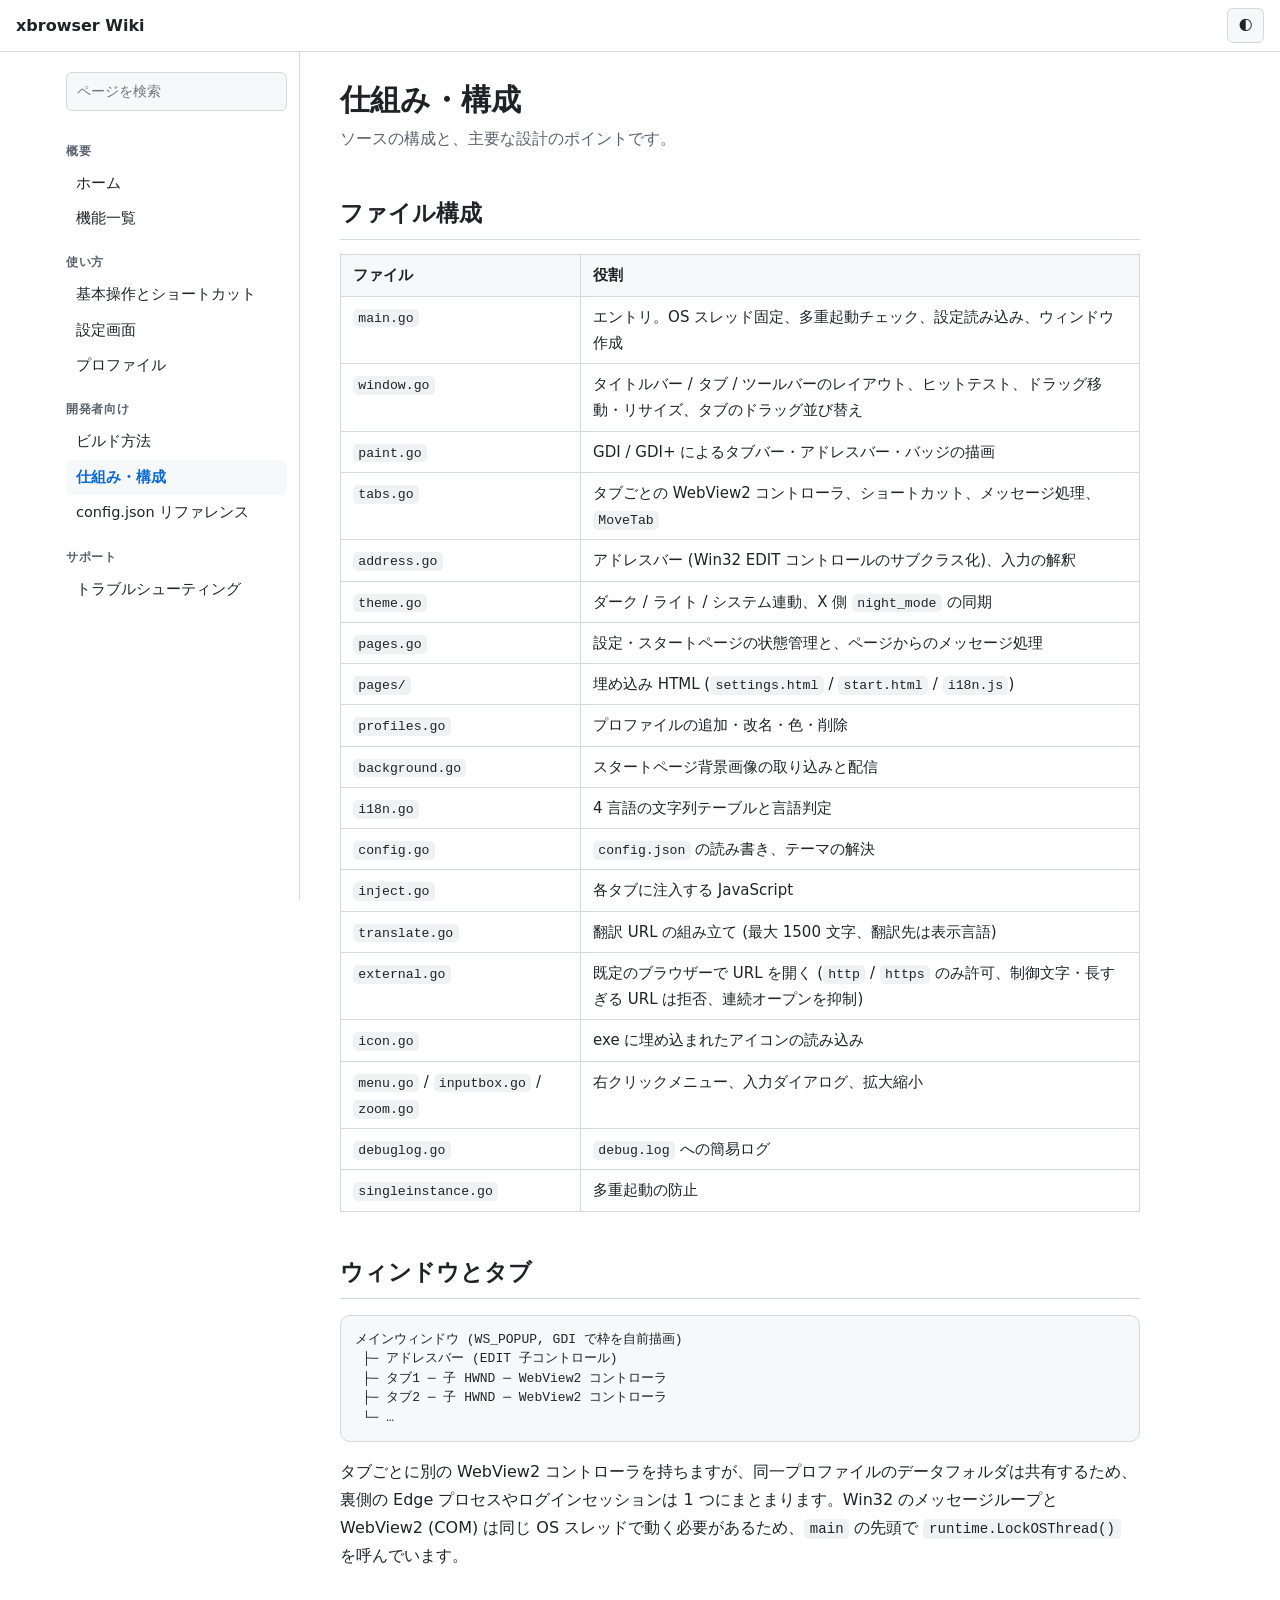
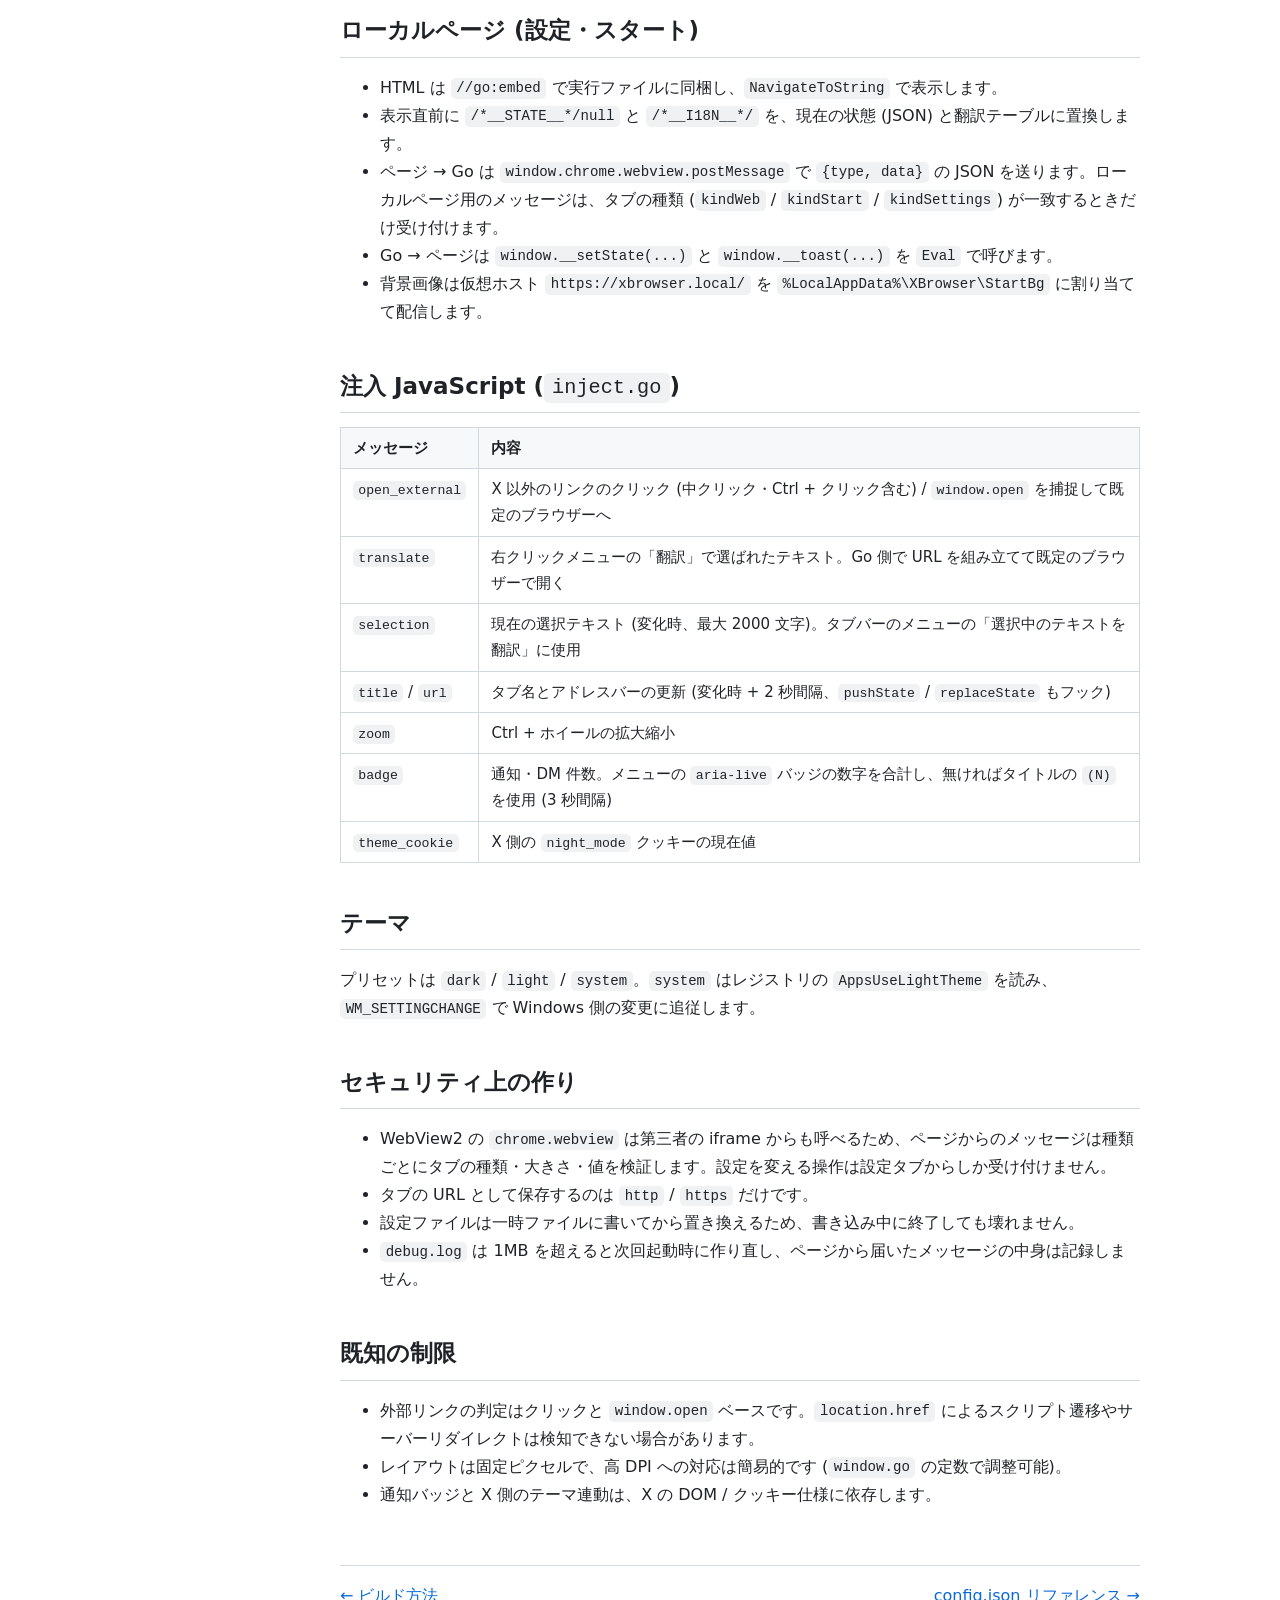
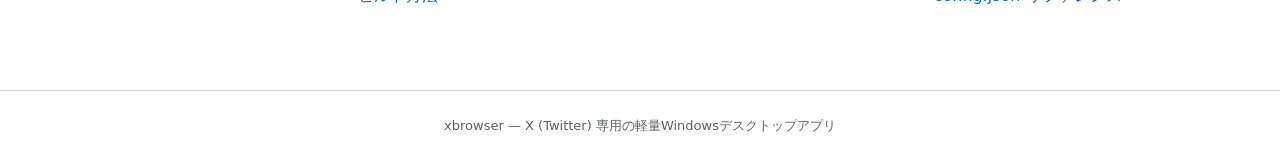
==== docs/architecture.html @ baf80e15 "Pages側に変更を適用" ====
<!DOCTYPE html>
<html lang="ja">
<head>
<meta charset="utf-8">
<meta name="viewport" content="width=device-width,initial-scale=1">
<title>仕組み・構成 - xbrowser Wiki</title>
<link rel="stylesheet" href="style.css">
</head>
<body>
<div class="layout">
<nav id="nav"></nav>
<main><article>
<h1>仕組み・構成</h1>
<p class="lead">ソースの構成と、主要な設計のポイントです。</p>
<h2>ファイル構成</h2>
<table>
<tr><th>ファイル</th><th>役割</th></tr>
<tr><td><code>main.go</code></td><td>エントリ。OS スレッド固定、多重起動チェック、設定読み込み、ウィンドウ作成</td></tr>
<tr><td><code>window.go</code></td><td>タイトルバー / タブ / ツールバーのレイアウト、ヒットテスト、ドラッグ移動・リサイズ、タブのドラッグ並び替え</td></tr>
<tr><td><code>paint.go</code></td><td>GDI / GDI+ によるタブバー・アドレスバー・バッジの描画</td></tr>
<tr><td><code>tabs.go</code></td><td>タブごとの WebView2 コントローラ、ショートカット、メッセージ処理、<code>MoveTab</code></td></tr>
<tr><td><code>address.go</code></td><td>アドレスバー (Win32 EDIT コントロールのサブクラス化)、入力の解釈</td></tr>
<tr><td><code>theme.go</code></td><td>ダーク / ライト / システム連動、X 側 <code>night_mode</code> の同期</td></tr>
<tr><td><code>pages.go</code></td><td>設定・スタートページの状態管理と、ページからのメッセージ処理</td></tr>
<tr><td><code>pages/</code></td><td>埋め込み HTML (<code>settings.html</code> / <code>start.html</code> / <code>i18n.js</code>)</td></tr>
<tr><td><code>profiles.go</code></td><td>プロファイルの追加・改名・色・削除</td></tr>
<tr><td><code>background.go</code></td><td>スタートページ背景画像の取り込みと配信</td></tr>
<tr><td><code>i18n.go</code></td><td>4 言語の文字列テーブルと言語判定</td></tr>
<tr><td><code>config.go</code></td><td><code>config.json</code> の読み書き、テーマの解決</td></tr>
<tr><td><code>inject.go</code></td><td>各タブに注入する JavaScript</td></tr>
<tr><td><code>translate.go</code></td><td>翻訳 URL の組み立て (最大 1500 文字、翻訳先は表示言語)</td></tr>
<tr><td><code>external.go</code></td><td>既定のブラウザーで URL を開く (<code>http</code> / <code>https</code> のみ許可、制御文字・長すぎる URL は拒否、連続オープンを抑制)</td></tr>
<tr><td><code>icon.go</code></td><td>exe に埋め込まれたアイコンの読み込み</td></tr>
<tr><td><code>menu.go</code> / <code>inputbox.go</code> / <code>zoom.go</code></td><td>右クリックメニュー、入力ダイアログ、拡大縮小</td></tr>
<tr><td><code>debuglog.go</code></td><td><code>debug.log</code> への簡易ログ</td></tr>
<tr><td><code>singleinstance.go</code></td><td>多重起動の防止</td></tr>
</table>
<h2>ウィンドウとタブ</h2>
<div class="diagram">メインウィンドウ (WS_POPUP, GDI で枠を自前描画)
 ├─ アドレスバー (EDIT 子コントロール)
 ├─ タブ1 ─ 子 HWND ─ WebView2 コントローラ
 ├─ タブ2 ─ 子 HWND ─ WebView2 コントローラ
 └─ …</div>
<p>タブごとに別の WebView2 コントローラを持ちますが、同一プロファイルのデータフォルダは共有するため、裏側の Edge プロセスやログインセッションは 1 つにまとまります。Win32 のメッセージループと WebView2 (COM) は同じ OS スレッドで動く必要があるため、<code>main</code> の先頭で <code>runtime.LockOSThread()</code> を呼んでいます。</p>
<h2>ローカルページ (設定・スタート)</h2>
<ul>
<li>HTML は <code>//go:embed</code> で実行ファイルに同梱し、<code>NavigateToString</code> で表示します。</li>
<li>表示直前に <code>/*__STATE__*/null</code> と <code>/*__I18N__*/</code> を、現在の状態 (JSON) と翻訳テーブルに置換します。</li>
<li>ページ → Go は <code>window.chrome.webview.postMessage</code> で <code>{type, data}</code> の JSON を送ります。ローカルページ用のメッセージは、タブの種類 (<code>kindWeb</code> / <code>kindStart</code> / <code>kindSettings</code>) が一致するときだけ受け付けます。</li>
<li>Go → ページは <code>window.__setState(...)</code> と <code>window.__toast(...)</code> を <code>Eval</code> で呼びます。</li>
<li>背景画像は仮想ホスト <code>https://xbrowser.local/</code> を <code>%LocalAppData%\XBrowser\StartBg</code> に割り当てて配信します。</li>
</ul>
<h2>注入 JavaScript (<code>inject.go</code>)</h2>
<table>
<tr><th>メッセージ</th><th>内容</th></tr>
<tr><td><code>open_external</code></td><td>X 以外のリンクのクリック (中クリック・Ctrl + クリック含む) / <code>window.open</code> を捕捉して既定のブラウザーへ</td></tr>
<tr><td><code>translate</code></td><td>右クリックメニューの「翻訳」で選ばれたテキスト。Go 側で URL を組み立てて既定のブラウザーで開く</td></tr>
<tr><td><code>selection</code></td><td>現在の選択テキスト (変化時、最大 2000 文字)。タブバーのメニューの「選択中のテキストを翻訳」に使用</td></tr>
<tr><td><code>title</code> / <code>url</code></td><td>タブ名とアドレスバーの更新 (変化時 + 2 秒間隔、<code>pushState</code> / <code>replaceState</code> もフック)</td></tr>
<tr><td><code>zoom</code></td><td>Ctrl + ホイールの拡大縮小</td></tr>
<tr><td><code>badge</code></td><td>通知・DM 件数。メニューの <code>aria-live</code> バッジの数字を合計し、無ければタイトルの <code>(N)</code> を使用 (3 秒間隔)</td></tr>
<tr><td><code>theme_cookie</code></td><td>X 側の <code>night_mode</code> クッキーの現在値</td></tr>
</table>
<h2>テーマ</h2>
<p>プリセットは <code>dark</code> / <code>light</code> / <code>system</code>。<code>system</code> はレジストリの <code>AppsUseLightTheme</code> を読み、<code>WM_SETTINGCHANGE</code> で Windows 側の変更に追従します。</p>
<h2>セキュリティ上の作り</h2>
<ul>
<li>WebView2 の <code>chrome.webview</code> は第三者の iframe からも呼べるため、ページからのメッセージは種類ごとにタブの種類・大きさ・値を検証します。設定を変える操作は設定タブからしか受け付けません。</li>
<li>タブの URL として保存するのは <code>http</code> / <code>https</code> だけです。</li>
<li>設定ファイルは一時ファイルに書いてから置き換えるため、書き込み中に終了しても壊れません。</li>
<li><code>debug.log</code> は 1MB を超えると次回起動時に作り直し、ページから届いたメッセージの中身は記録しません。</li>
</ul>
<h2>既知の制限</h2>
<ul>
<li>外部リンクの判定はクリックと <code>window.open</code> ベースです。<code>location.href</code> によるスクリプト遷移やサーバーリダイレクトは検知できない場合があります。</li>
<li>レイアウトは固定ピクセルで、高 DPI への対応は簡易的です (<code>window.go</code> の定数で調整可能)。</li>
<li>通知バッジと X 側のテーマ連動は、X の DOM / クッキー仕様に依存します。</li>
</ul>
<div class="pager" id="pager"></div>
</article></main>
</div>
<footer>xbrowser — X (Twitter) 専用の軽量Windowsデスクトップアプリ</footer>
<script src="nav.js"></script>
</body>
</html>
---- docs/style.css ----
:root{--bg:#fff;--panel:#f6f8fa;--text:#1f2328;--sub:#59636e;--line:#d1d9e0;--accent:#0969da;--code:#eff1f3;--warn:#fff8c5;--warn-line:#d4a72c}
@media (prefers-color-scheme:dark){:root:not([data-theme=light]){--bg:#0d1117;--panel:#151b23;--text:#e6edf3;--sub:#9198a1;--line:#30363d;--accent:#4493f8;--code:#1c232c;--warn:#272115;--warn-line:#9e6a03}}
:root[data-theme=dark]{--bg:#0d1117;--panel:#151b23;--text:#e6edf3;--sub:#9198a1;--line:#30363d;--accent:#4493f8;--code:#1c232c;--warn:#272115;--warn-line:#9e6a03}
*{box-sizing:border-box}
html{scroll-behavior:smooth}
body{margin:0;background:var(--bg);color:var(--text);font:16px/1.75 "Segoe UI","Yu Gothic UI","Hiragino Sans",Meiryo,system-ui,sans-serif}
a{color:var(--accent);text-decoration:none}a:hover{text-decoration:underline}
header{position:sticky;top:0;z-index:5;display:flex;align-items:center;gap:12px;height:52px;padding:0 16px;background:var(--bg);border-bottom:1px solid var(--line)}
header .brand{font-weight:700;color:var(--text)}
header .sp{flex:1}
header button{border:1px solid var(--line);background:var(--panel);color:var(--text);border-radius:6px;padding:4px 10px;cursor:pointer;font:inherit;font-size:14px}
#menu{display:none}
.layout{display:flex;max-width:1180px;margin:0 auto}
nav{width:250px;flex:none;position:sticky;top:52px;align-self:flex-start;height:calc(100vh - 52px);overflow:auto;padding:20px 12px 40px 16px;border-right:1px solid var(--line)}
nav input{width:100%;padding:6px 10px;margin-bottom:14px;border:1px solid var(--line);border-radius:6px;background:var(--panel);color:var(--text);font:inherit;font-size:14px}
nav h4{margin:16px 0 4px;font-size:12px;letter-spacing:.06em;color:var(--sub)}
nav a{display:block;padding:5px 10px;border-radius:6px;color:var(--text);font-size:14.5px}
nav a:hover{background:var(--panel);text-decoration:none}
nav a.on{background:var(--panel);color:var(--accent);font-weight:600}
main{flex:1;min-width:0;padding:28px 40px 80px}
article{max-width:800px}
h1{font-size:30px;margin:0 0 6px;line-height:1.3}
.lead{color:var(--sub);margin:0 0 24px}
h2{margin:40px 0 12px;padding-bottom:6px;border-bottom:1px solid var(--line);font-size:23px}
h3{margin:26px 0 8px;font-size:18px}
code{background:var(--code);padding:.15em .4em;border-radius:5px;font:.88em ui-monospace,Consolas,monospace}
pre{background:var(--code);padding:14px 16px;border-radius:8px;overflow:auto;line-height:1.55}
pre code{background:none;padding:0}
kbd{border:1px solid var(--line);border-bottom-width:2px;background:var(--panel);padding:1px 6px;border-radius:5px;font:.85em ui-monospace,Consolas,monospace}
table{border-collapse:collapse;width:100%;margin:14px 0;font-size:15px;display:block;overflow-x:auto}
th,td{border:1px solid var(--line);padding:7px 12px;text-align:left;vertical-align:top}
th{background:var(--panel);white-space:nowrap}
.note{background:var(--warn);border-left:4px solid var(--warn-line);padding:10px 16px;border-radius:0 8px 8px 0;margin:16px 0}
.note b{display:block}
.cards{display:grid;grid-template-columns:repeat(auto-fill,minmax(220px,1fr));gap:12px;margin:18px 0}
.cards a{display:block;padding:14px 16px;border:1px solid var(--line);border-radius:10px;background:var(--panel);color:var(--text)}
.cards a:hover{border-color:var(--accent);text-decoration:none}
.cards b{display:block;margin-bottom:2px}
.cards span{color:var(--sub);font-size:14px}
.pager{display:flex;justify-content:space-between;gap:12px;margin-top:56px;padding-top:16px;border-top:1px solid var(--line)}
.diagram{background:var(--panel);border:1px solid var(--line);border-radius:10px;padding:14px;margin:16px 0;font:13px/1.5 ui-monospace,Consolas,monospace;overflow:auto;white-space:pre}
footer{padding:24px;text-align:center;color:var(--sub);font-size:13px;border-top:1px solid var(--line)}
@media(max-width:820px){
#menu{display:inline-block}
nav{position:fixed;left:0;top:52px;z-index:4;background:var(--bg);transform:translateX(-100%);transition:transform .2s;height:calc(100vh - 52px)}
nav.open{transform:none}
main{padding:22px 16px 60px}
}
article{transition:opacity .12s ease,transform .12s ease}
article.swap{opacity:0;transform:translateY(4px)}
@media(prefers-reduced-motion:reduce){article{transition:none}}

nav{scrollbar-width:thin;scrollbar-color:var(--line) transparent}
nav::-webkit-scrollbar{width:8px}
nav::-webkit-scrollbar-track{background:transparent}
nav::-webkit-scrollbar-thumb{background:transparent;border-radius:8px;border:2px solid transparent;background-clip:content-box}
nav:hover::-webkit-scrollbar-thumb{background:var(--line);background-clip:content-box}
nav::-webkit-scrollbar-thumb:hover{background:var(--sub);background-clip:content-box}
pre,table{scrollbar-width:thin;scrollbar-color:var(--line) transparent}
pre::-webkit-scrollbar,table::-webkit-scrollbar{height:8px}
pre::-webkit-scrollbar-thumb,table::-webkit-scrollbar-thumb{background:var(--line);border-radius:8px}
pre::-webkit-scrollbar-track,table::-webkit-scrollbar-track{background:transparent}
#loadbar{position:fixed;top:0;left:0;right:0;height:3px;z-index:20;pointer-events:none;background:var(--accent);transform-origin:left;transform:scaleX(0);opacity:0;box-shadow:0 0 8px var(--accent)}
#loadbar.run{opacity:1;transition:transform .4s ease-out}
#loadbar.done{opacity:0;transform:scaleX(1);transition:transform .2s ease-out,opacity .35s ease .2s}
@media(prefers-reduced-motion:reduce){#loadbar{transition:none!important}}
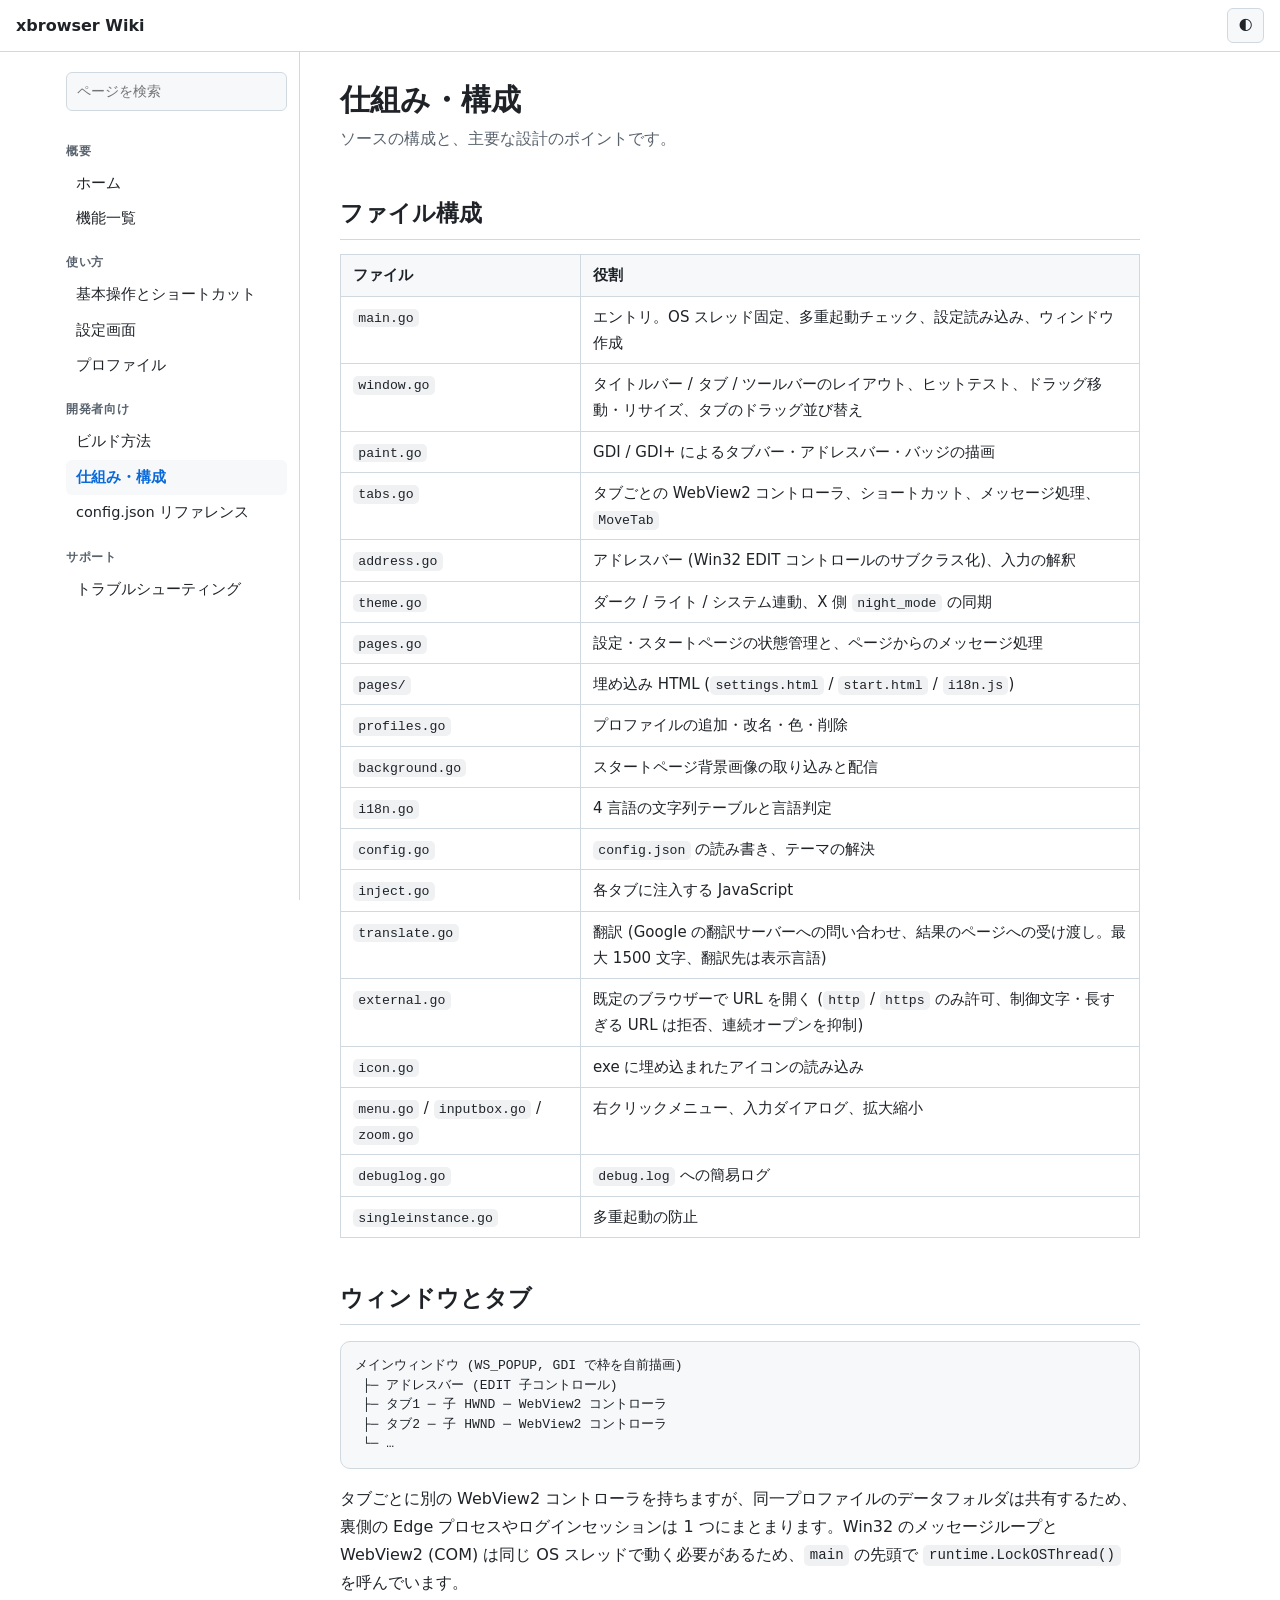
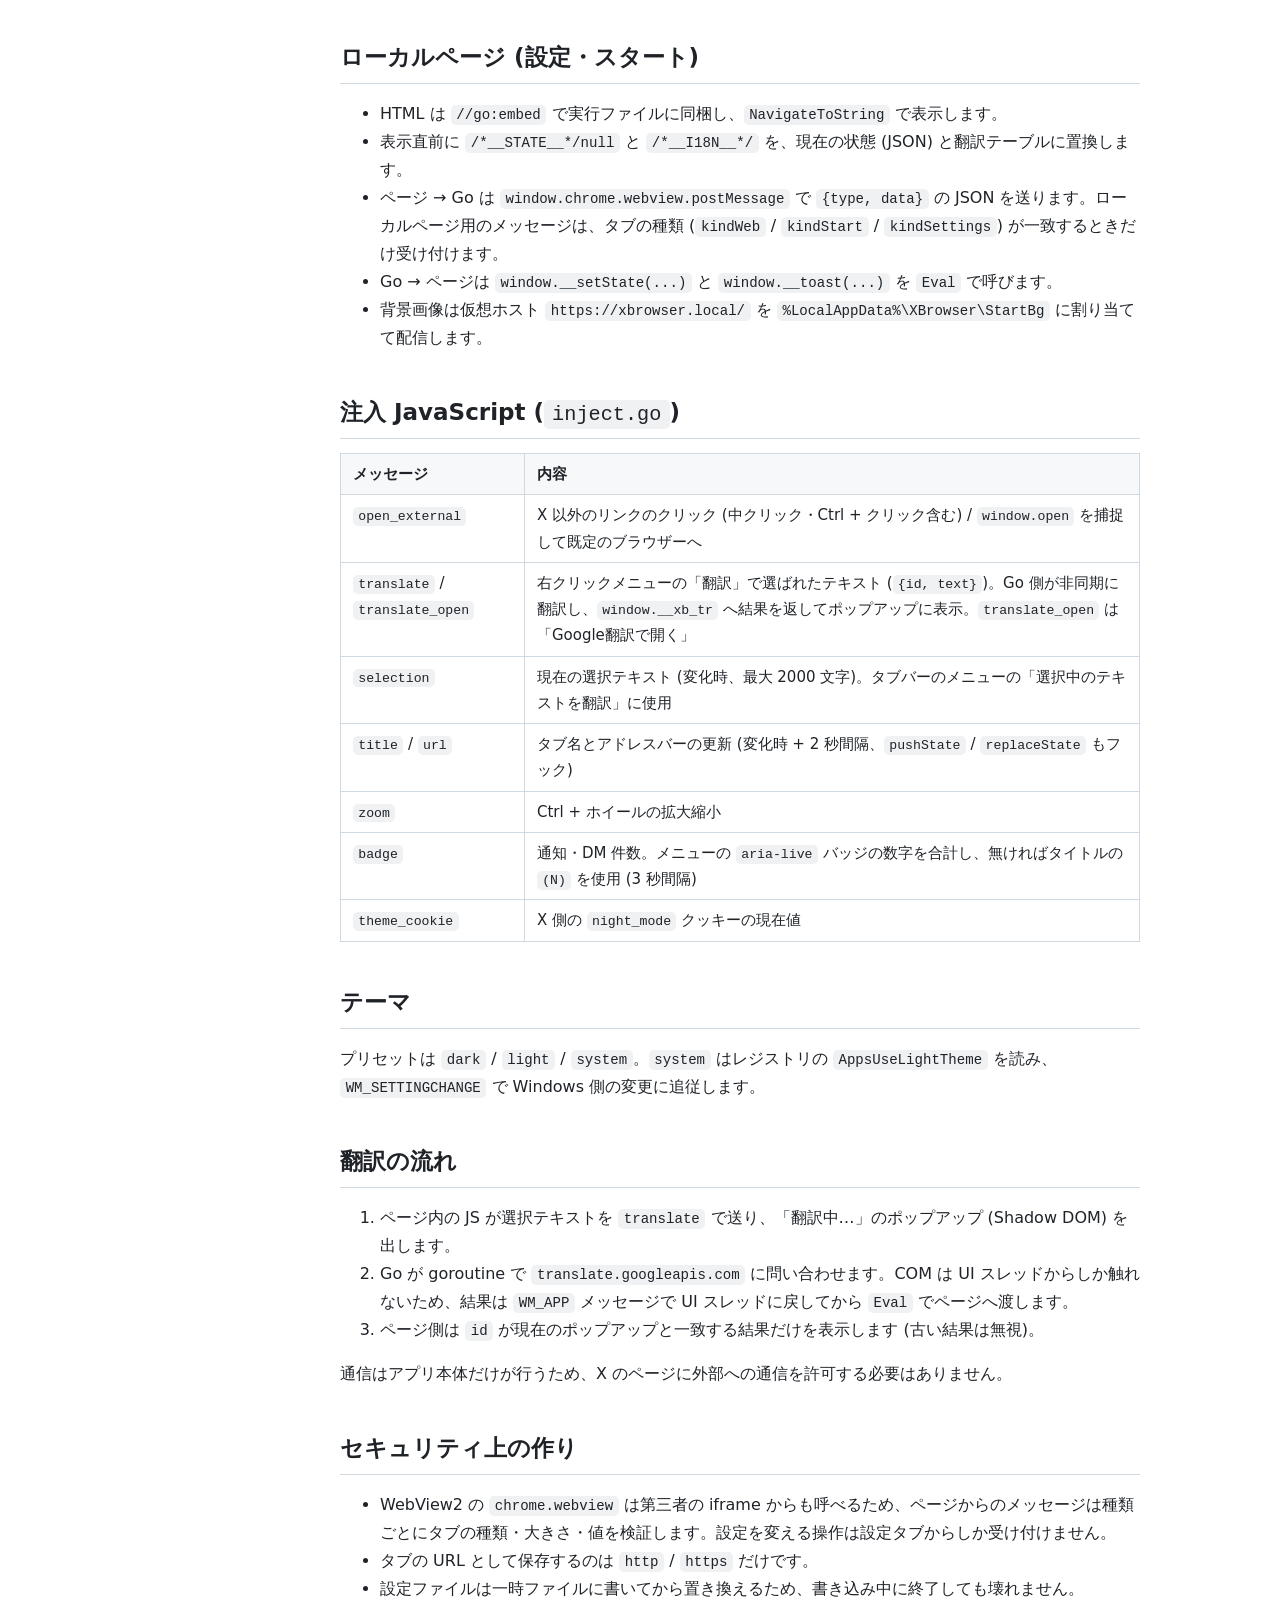
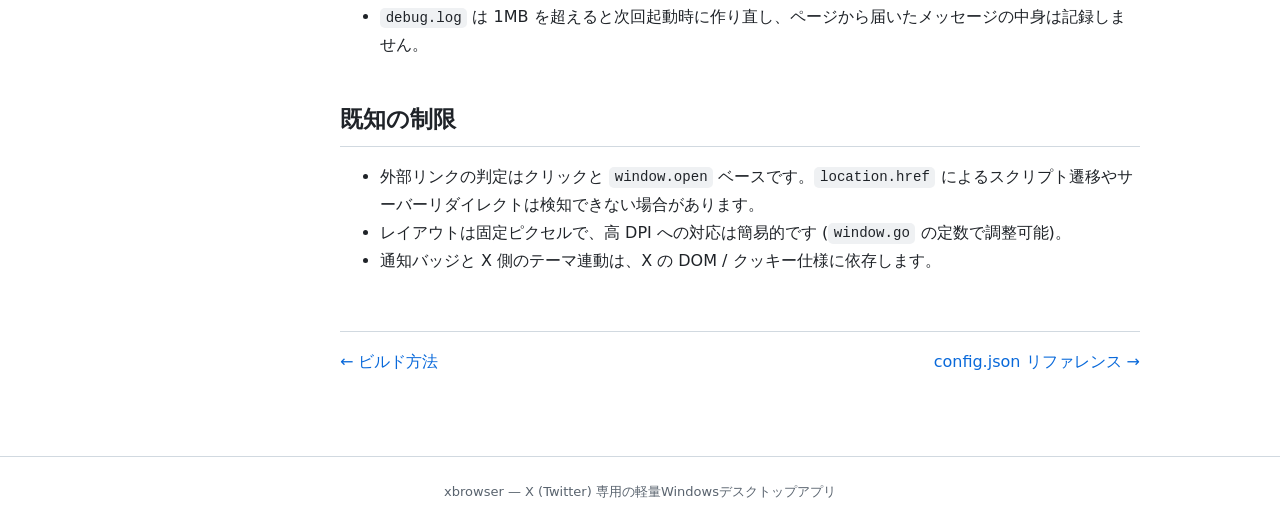
==== commit 7d7c8ca3: "翻訳の強化 ・翻訳機能の便利化 ・「新しいタブ」のショートカットキーで開くを追加" ====
--- a/docs/architecture.html
+++ b/docs/architecture.html
@@ -28,7 +28,7 @@
 <tr><td><code>i18n.go</code></td><td>4 言語の文字列テーブルと言語判定</td></tr>
 <tr><td><code>config.go</code></td><td><code>config.json</code> の読み書き、テーマの解決</td></tr>
 <tr><td><code>inject.go</code></td><td>各タブに注入する JavaScript</td></tr>
-<tr><td><code>translate.go</code></td><td>翻訳 URL の組み立て (最大 1500 文字、翻訳先は表示言語)</td></tr>
+<tr><td><code>translate.go</code></td><td>翻訳 (Google の翻訳サーバーへの問い合わせ、結果のページへの受け渡し。最大 1500 文字、翻訳先は表示言語)</td></tr>
 <tr><td><code>external.go</code></td><td>既定のブラウザーで URL を開く (<code>http</code> / <code>https</code> のみ許可、制御文字・長すぎる URL は拒否、連続オープンを抑制)</td></tr>
 <tr><td><code>icon.go</code></td><td>exe に埋め込まれたアイコンの読み込み</td></tr>
 <tr><td><code>menu.go</code> / <code>inputbox.go</code> / <code>zoom.go</code></td><td>右クリックメニュー、入力ダイアログ、拡大縮小</td></tr>
@@ -54,7 +54,7 @@
 <table>
 <tr><th>メッセージ</th><th>内容</th></tr>
 <tr><td><code>open_external</code></td><td>X 以外のリンクのクリック (中クリック・Ctrl + クリック含む) / <code>window.open</code> を捕捉して既定のブラウザーへ</td></tr>
-<tr><td><code>translate</code></td><td>右クリックメニューの「翻訳」で選ばれたテキスト。Go 側で URL を組み立てて既定のブラウザーで開く</td></tr>
+<tr><td><code>translate</code> / <code>translate_open</code></td><td>右クリックメニューの「翻訳」で選ばれたテキスト (<code>{id, text}</code>)。Go 側が非同期に翻訳し、<code>window.__xb_tr</code> へ結果を返してポップアップに表示。<code>translate_open</code> は「Google翻訳で開く」</td></tr>
 <tr><td><code>selection</code></td><td>現在の選択テキスト (変化時、最大 2000 文字)。タブバーのメニューの「選択中のテキストを翻訳」に使用</td></tr>
 <tr><td><code>title</code> / <code>url</code></td><td>タブ名とアドレスバーの更新 (変化時 + 2 秒間隔、<code>pushState</code> / <code>replaceState</code> もフック)</td></tr>
 <tr><td><code>zoom</code></td><td>Ctrl + ホイールの拡大縮小</td></tr>
@@ -63,6 +63,13 @@
 </table>
 <h2>テーマ</h2>
 <p>プリセットは <code>dark</code> / <code>light</code> / <code>system</code>。<code>system</code> はレジストリの <code>AppsUseLightTheme</code> を読み、<code>WM_SETTINGCHANGE</code> で Windows 側の変更に追従します。</p>
+<h2>翻訳の流れ</h2>
+<ol>
+<li>ページ内の JS が選択テキストを <code>translate</code> で送り、「翻訳中…」のポップアップ (Shadow DOM) を出します。</li>
+<li>Go が goroutine で <code>translate.googleapis.com</code> に問い合わせます。COM は UI スレッドからしか触れないため、結果は <code>WM_APP</code> メッセージで UI スレッドに戻してから <code>Eval</code> でページへ渡します。</li>
+<li>ページ側は <code>id</code> が現在のポップアップと一致する結果だけを表示します (古い結果は無視)。</li>
+</ol>
+<p>通信はアプリ本体だけが行うため、X のページに外部への通信を許可する必要はありません。</p>
 <h2>セキュリティ上の作り</h2>
 <ul>
 <li>WebView2 の <code>chrome.webview</code> は第三者の iframe からも呼べるため、ページからのメッセージは種類ごとにタブの種類・大きさ・値を検証します。設定を変える操作は設定タブからしか受け付けません。</li>
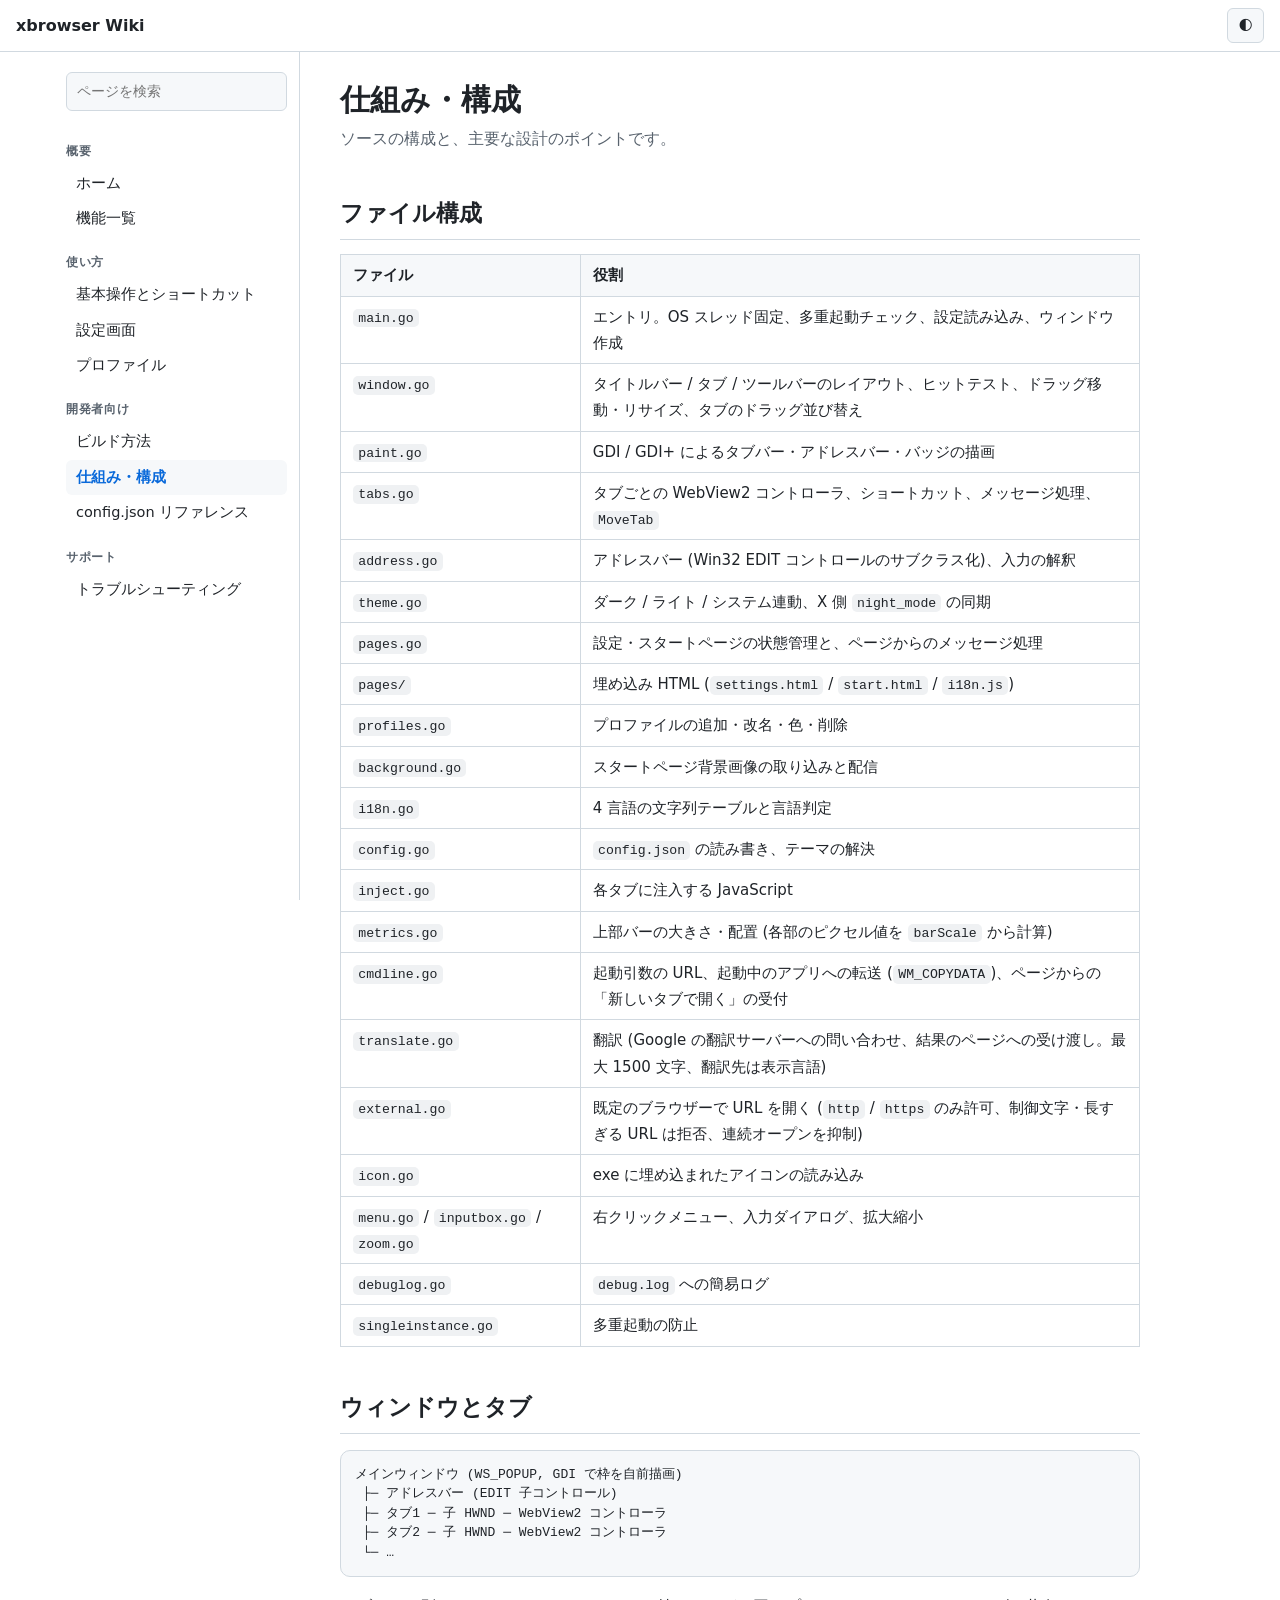
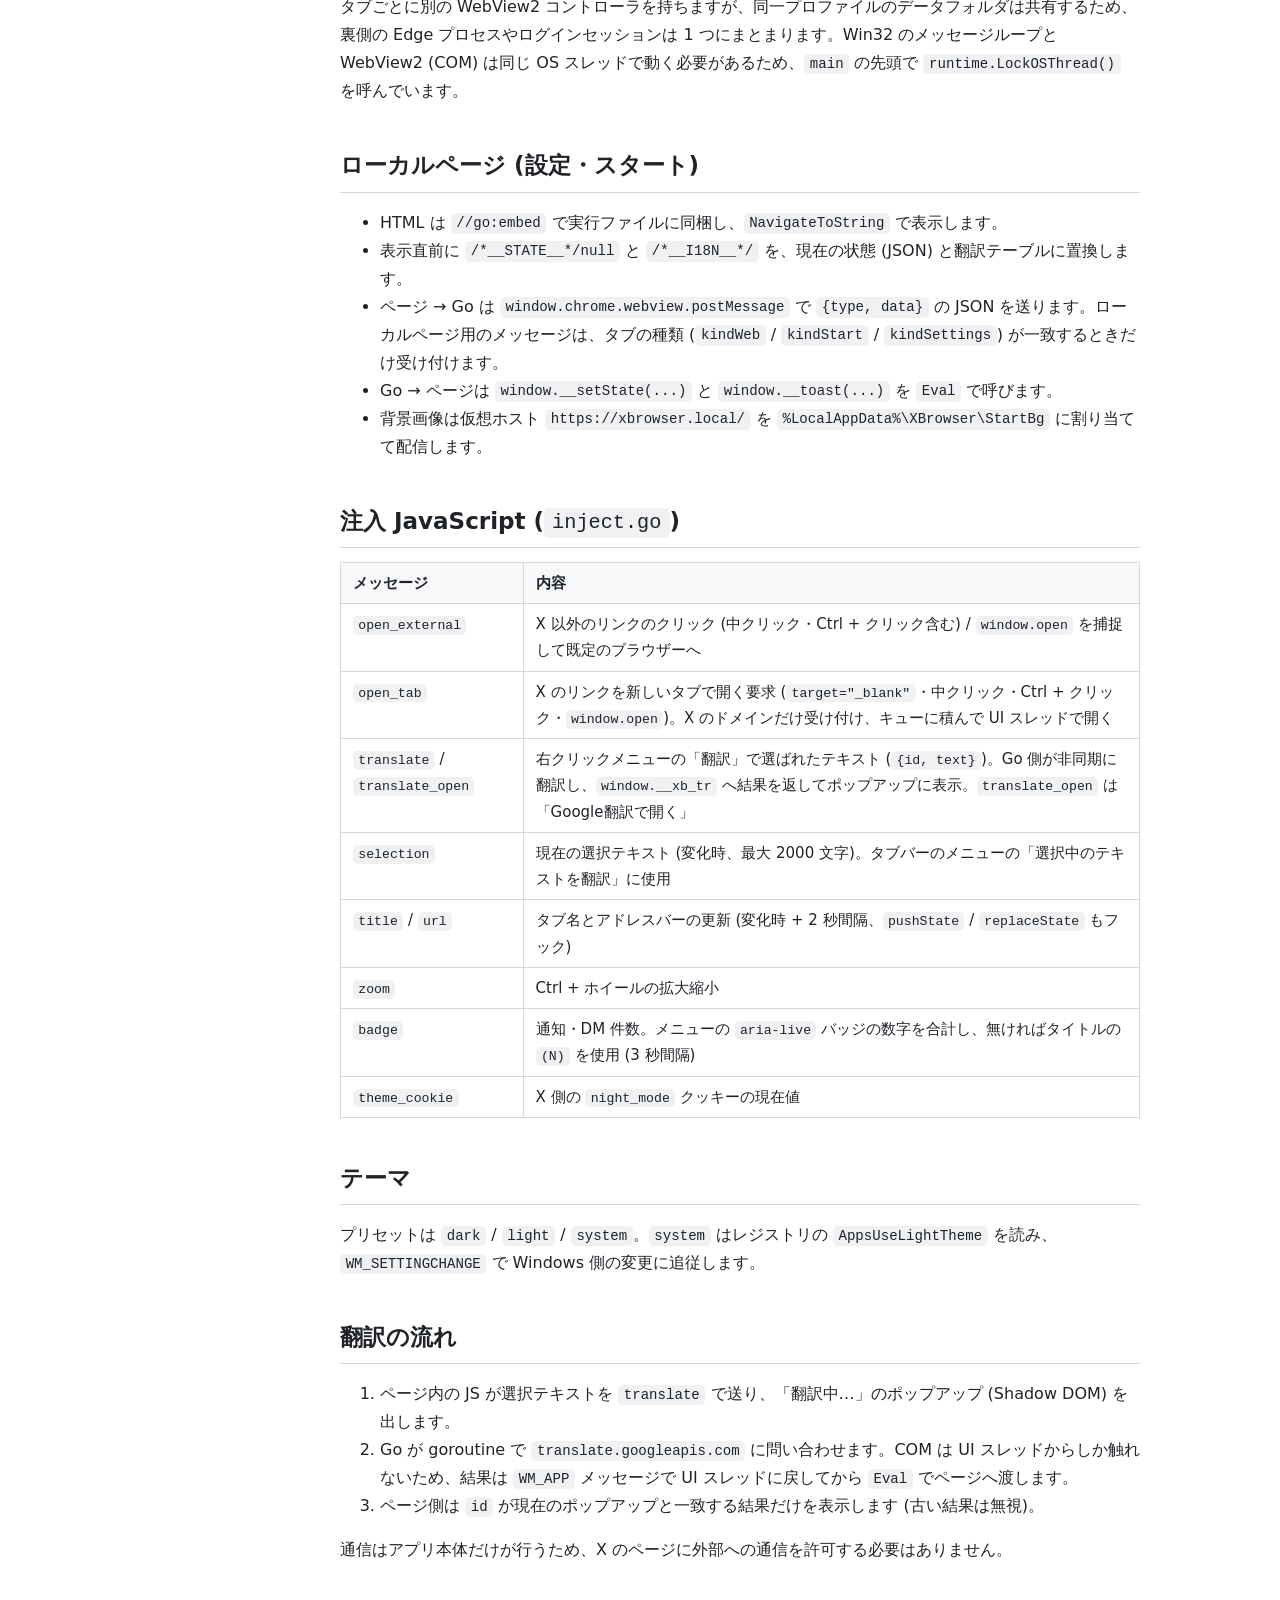
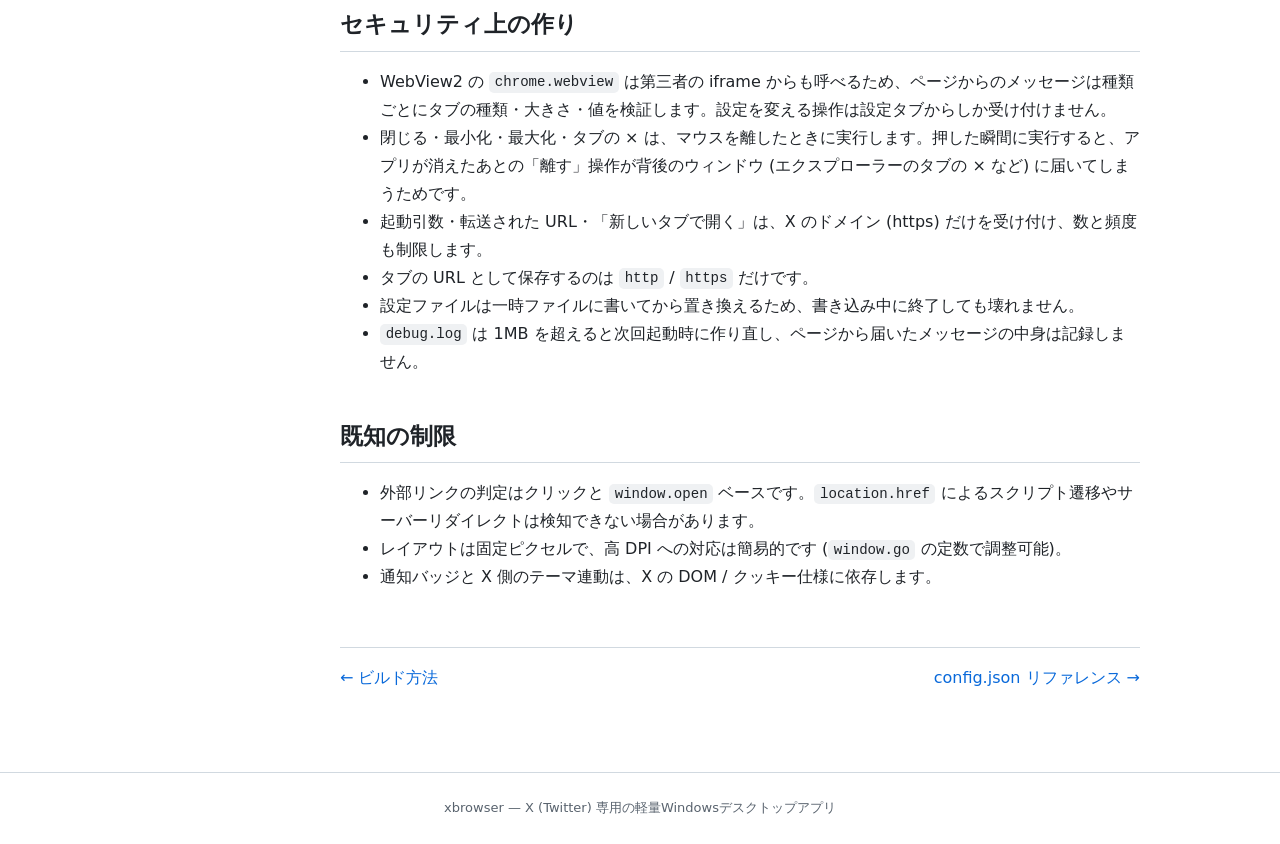
==== commit cf4e4044: "Wikiの更新" ====
--- a/docs/architecture.html
+++ b/docs/architecture.html
@@ -28,6 +28,8 @@
 <tr><td><code>i18n.go</code></td><td>4 言語の文字列テーブルと言語判定</td></tr>
 <tr><td><code>config.go</code></td><td><code>config.json</code> の読み書き、テーマの解決</td></tr>
 <tr><td><code>inject.go</code></td><td>各タブに注入する JavaScript</td></tr>
+<tr><td><code>metrics.go</code></td><td>上部バーの大きさ・配置 (各部のピクセル値を <code>barScale</code> から計算)</td></tr>
+<tr><td><code>cmdline.go</code></td><td>起動引数の URL、起動中のアプリへの転送 (<code>WM_COPYDATA</code>)、ページからの「新しいタブで開く」の受付</td></tr>
 <tr><td><code>translate.go</code></td><td>翻訳 (Google の翻訳サーバーへの問い合わせ、結果のページへの受け渡し。最大 1500 文字、翻訳先は表示言語)</td></tr>
 <tr><td><code>external.go</code></td><td>既定のブラウザーで URL を開く (<code>http</code> / <code>https</code> のみ許可、制御文字・長すぎる URL は拒否、連続オープンを抑制)</td></tr>
 <tr><td><code>icon.go</code></td><td>exe に埋め込まれたアイコンの読み込み</td></tr>
@@ -54,6 +56,7 @@
 <table>
 <tr><th>メッセージ</th><th>内容</th></tr>
 <tr><td><code>open_external</code></td><td>X 以外のリンクのクリック (中クリック・Ctrl + クリック含む) / <code>window.open</code> を捕捉して既定のブラウザーへ</td></tr>
+<tr><td><code>open_tab</code></td><td>X のリンクを新しいタブで開く要求 (<code>target="_blank"</code>・中クリック・Ctrl + クリック・<code>window.open</code>)。X のドメインだけ受け付け、キューに積んで UI スレッドで開く</td></tr>
 <tr><td><code>translate</code> / <code>translate_open</code></td><td>右クリックメニューの「翻訳」で選ばれたテキスト (<code>{id, text}</code>)。Go 側が非同期に翻訳し、<code>window.__xb_tr</code> へ結果を返してポップアップに表示。<code>translate_open</code> は「Google翻訳で開く」</td></tr>
 <tr><td><code>selection</code></td><td>現在の選択テキスト (変化時、最大 2000 文字)。タブバーのメニューの「選択中のテキストを翻訳」に使用</td></tr>
 <tr><td><code>title</code> / <code>url</code></td><td>タブ名とアドレスバーの更新 (変化時 + 2 秒間隔、<code>pushState</code> / <code>replaceState</code> もフック)</td></tr>
@@ -73,6 +76,8 @@
 <h2>セキュリティ上の作り</h2>
 <ul>
 <li>WebView2 の <code>chrome.webview</code> は第三者の iframe からも呼べるため、ページからのメッセージは種類ごとにタブの種類・大きさ・値を検証します。設定を変える操作は設定タブからしか受け付けません。</li>
+<li>閉じる・最小化・最大化・タブの × は、マウスを離したときに実行します。押した瞬間に実行すると、アプリが消えたあとの「離す」操作が背後のウィンドウ (エクスプローラーのタブの × など) に届いてしまうためです。</li>
+<li>起動引数・転送された URL・「新しいタブで開く」は、X のドメイン (https) だけを受け付け、数と頻度も制限します。</li>
 <li>タブの URL として保存するのは <code>http</code> / <code>https</code> だけです。</li>
 <li>設定ファイルは一時ファイルに書いてから置き換えるため、書き込み中に終了しても壊れません。</li>
 <li><code>debug.log</code> は 1MB を超えると次回起動時に作り直し、ページから届いたメッセージの中身は記録しません。</li>
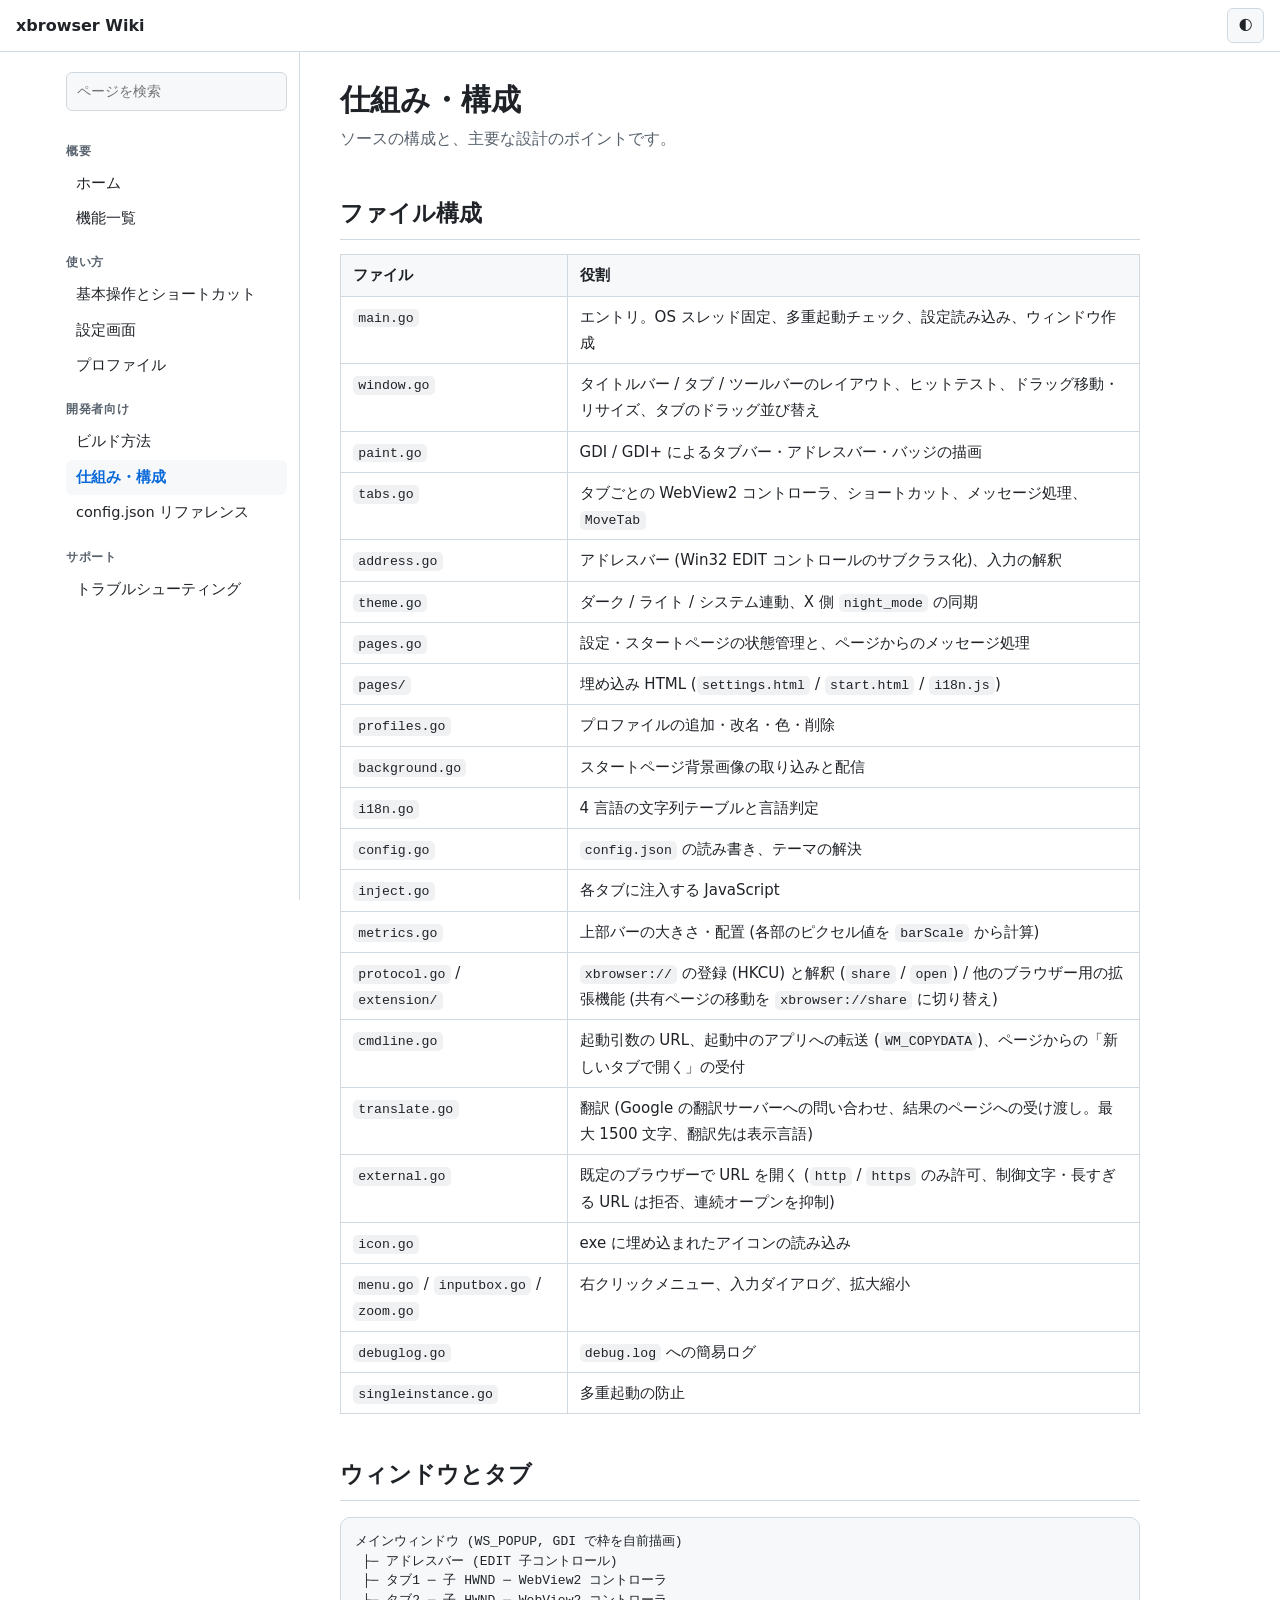
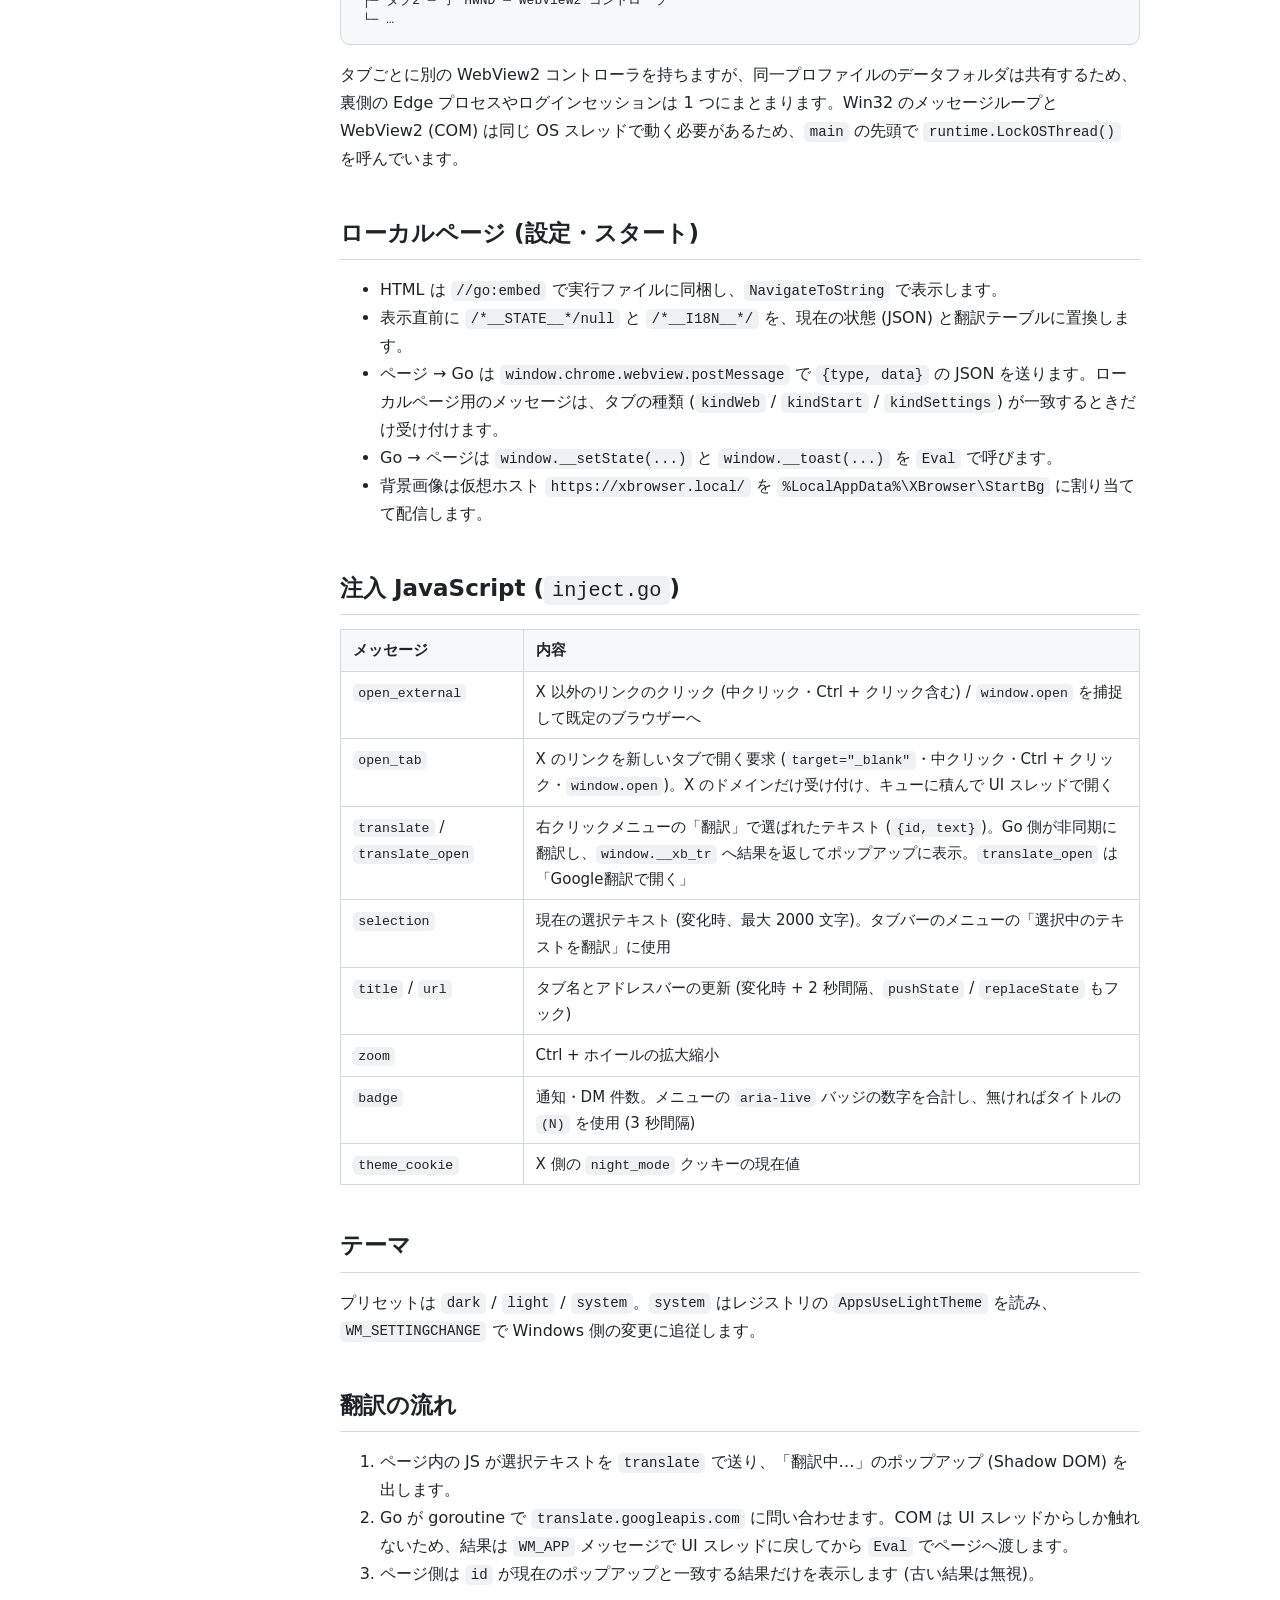
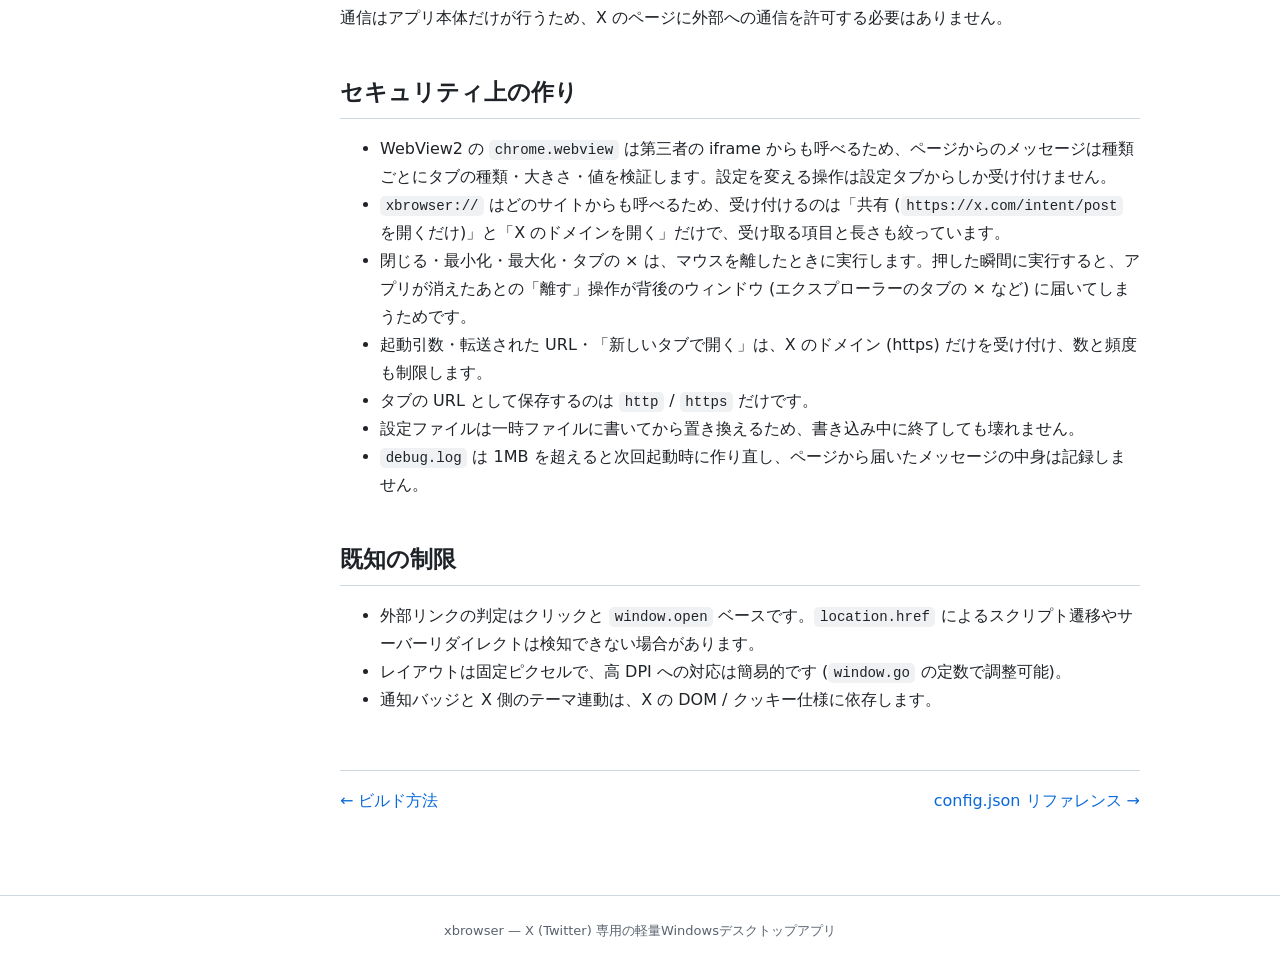
==== commit 5f0e486e: "拡張機能によってアプリへのリダイレクトを実現" ====
--- a/docs/architecture.html
+++ b/docs/architecture.html
@@ -29,6 +29,7 @@
 <tr><td><code>config.go</code></td><td><code>config.json</code> の読み書き、テーマの解決</td></tr>
 <tr><td><code>inject.go</code></td><td>各タブに注入する JavaScript</td></tr>
 <tr><td><code>metrics.go</code></td><td>上部バーの大きさ・配置 (各部のピクセル値を <code>barScale</code> から計算)</td></tr>
+<tr><td><code>protocol.go</code> / <code>extension/</code></td><td><code>xbrowser://</code> の登録 (HKCU) と解釈 (<code>share</code> / <code>open</code>) / 他のブラウザー用の拡張機能 (共有ページの移動を <code>xbrowser://share</code> に切り替え)</td></tr>
 <tr><td><code>cmdline.go</code></td><td>起動引数の URL、起動中のアプリへの転送 (<code>WM_COPYDATA</code>)、ページからの「新しいタブで開く」の受付</td></tr>
 <tr><td><code>translate.go</code></td><td>翻訳 (Google の翻訳サーバーへの問い合わせ、結果のページへの受け渡し。最大 1500 文字、翻訳先は表示言語)</td></tr>
 <tr><td><code>external.go</code></td><td>既定のブラウザーで URL を開く (<code>http</code> / <code>https</code> のみ許可、制御文字・長すぎる URL は拒否、連続オープンを抑制)</td></tr>
@@ -76,6 +77,7 @@
 <h2>セキュリティ上の作り</h2>
 <ul>
 <li>WebView2 の <code>chrome.webview</code> は第三者の iframe からも呼べるため、ページからのメッセージは種類ごとにタブの種類・大きさ・値を検証します。設定を変える操作は設定タブからしか受け付けません。</li>
+<li><code>xbrowser://</code> はどのサイトからも呼べるため、受け付けるのは「共有 (<code>https://x.com/intent/post</code> を開くだけ)」と「X のドメインを開く」だけで、受け取る項目と長さも絞っています。</li>
 <li>閉じる・最小化・最大化・タブの × は、マウスを離したときに実行します。押した瞬間に実行すると、アプリが消えたあとの「離す」操作が背後のウィンドウ (エクスプローラーのタブの × など) に届いてしまうためです。</li>
 <li>起動引数・転送された URL・「新しいタブで開く」は、X のドメイン (https) だけを受け付け、数と頻度も制限します。</li>
 <li>タブの URL として保存するのは <code>http</code> / <code>https</code> だけです。</li>
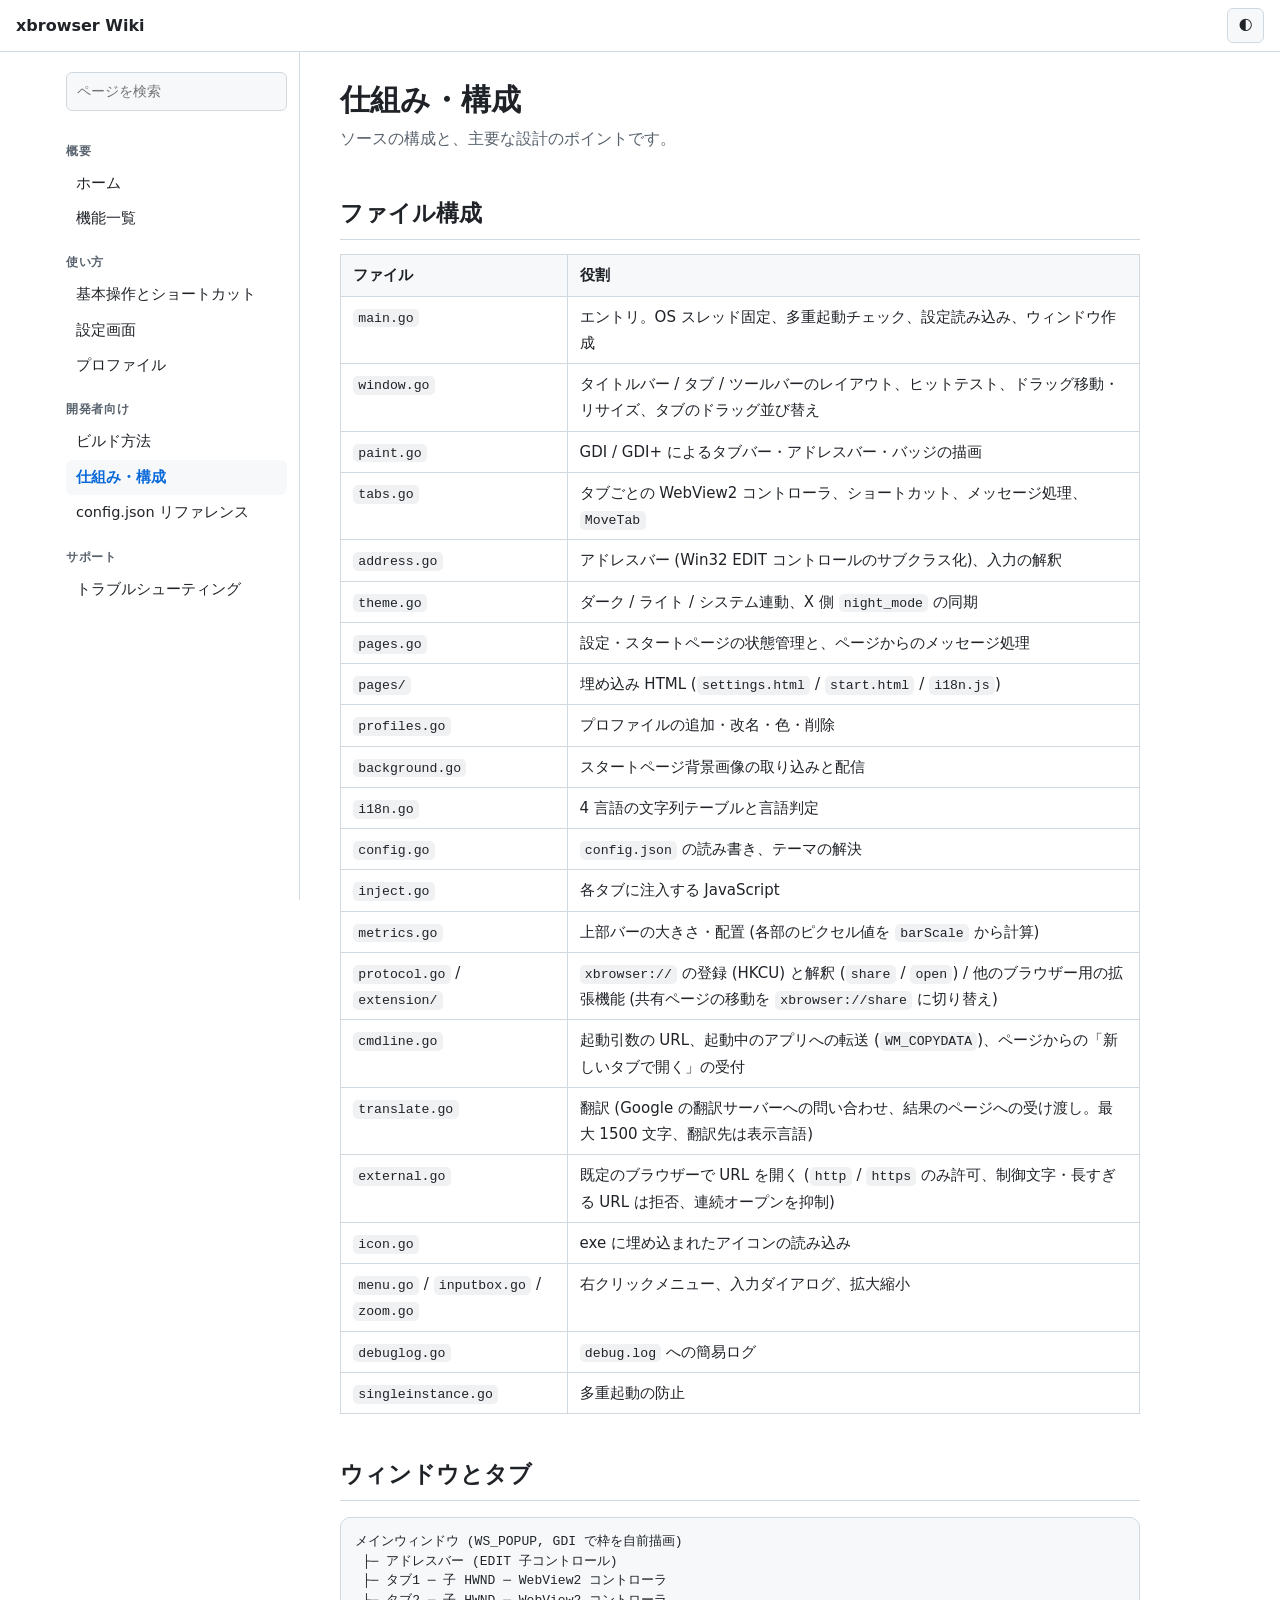
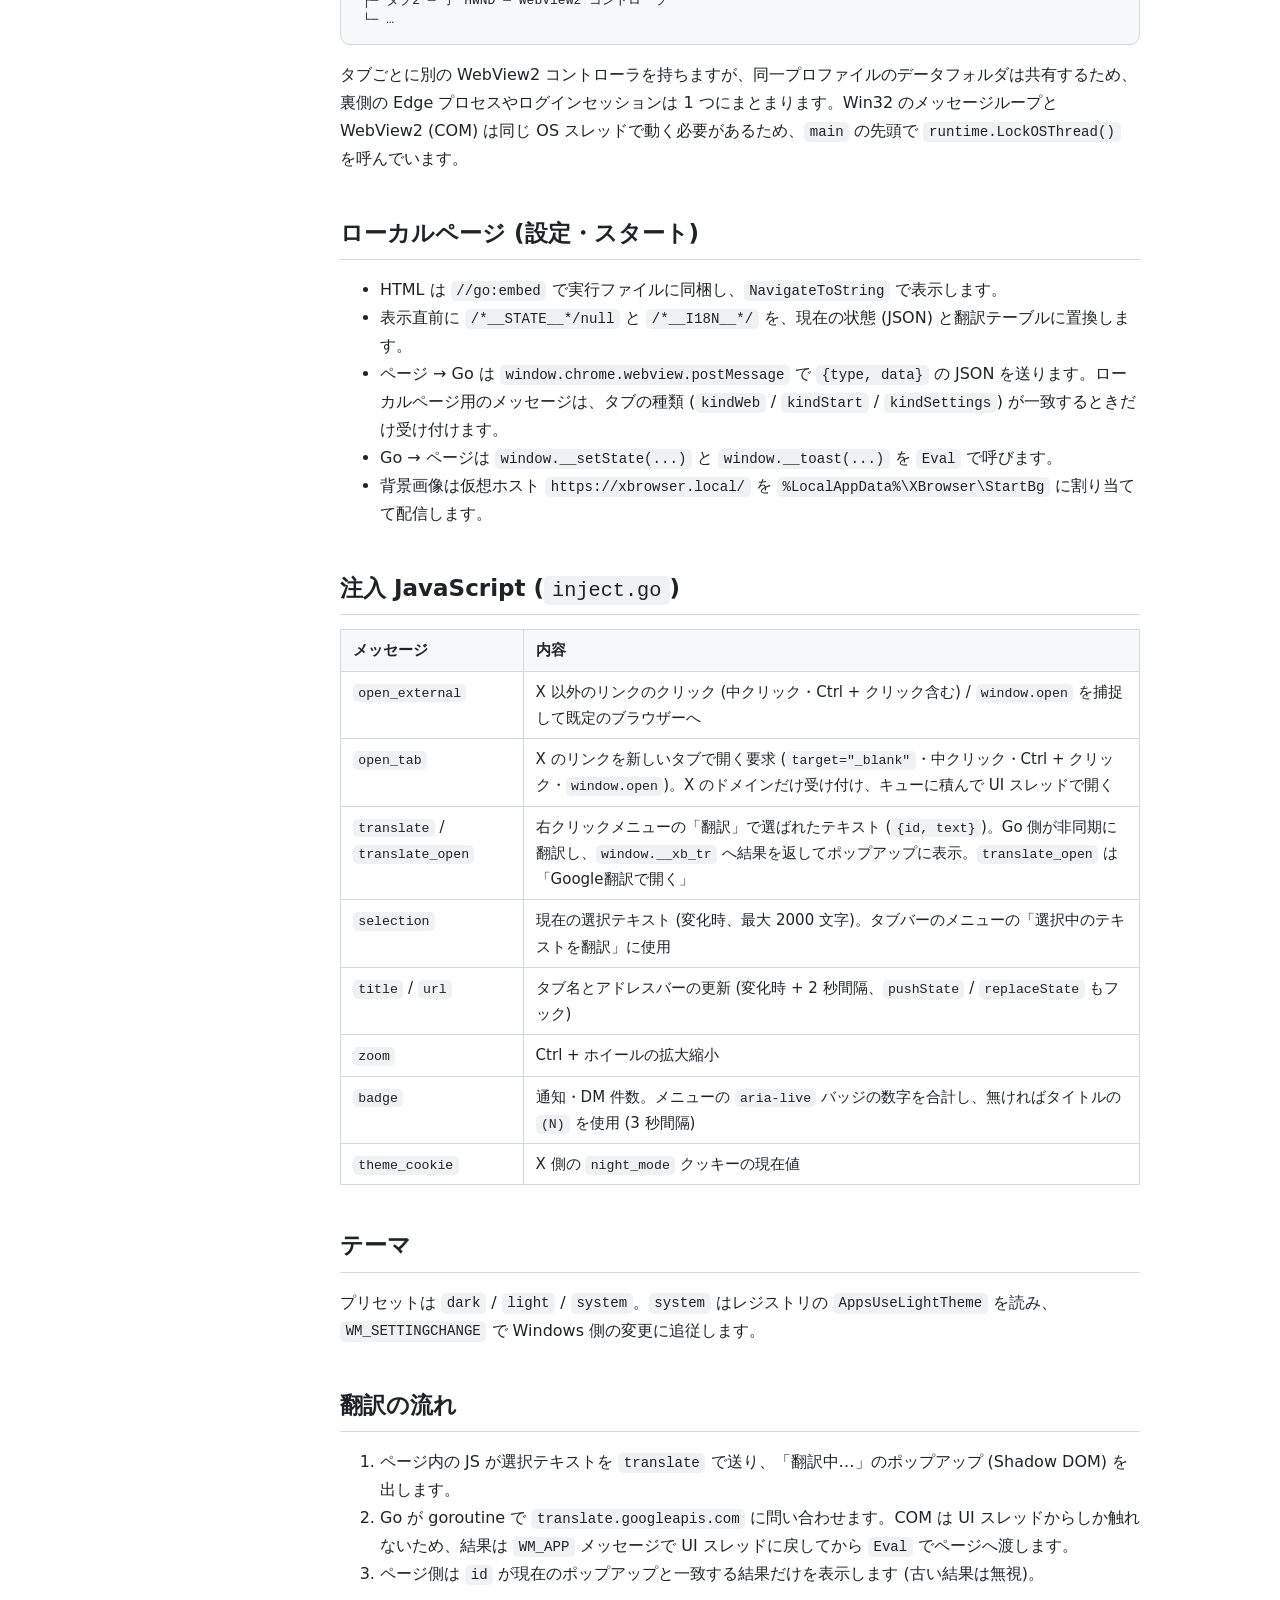
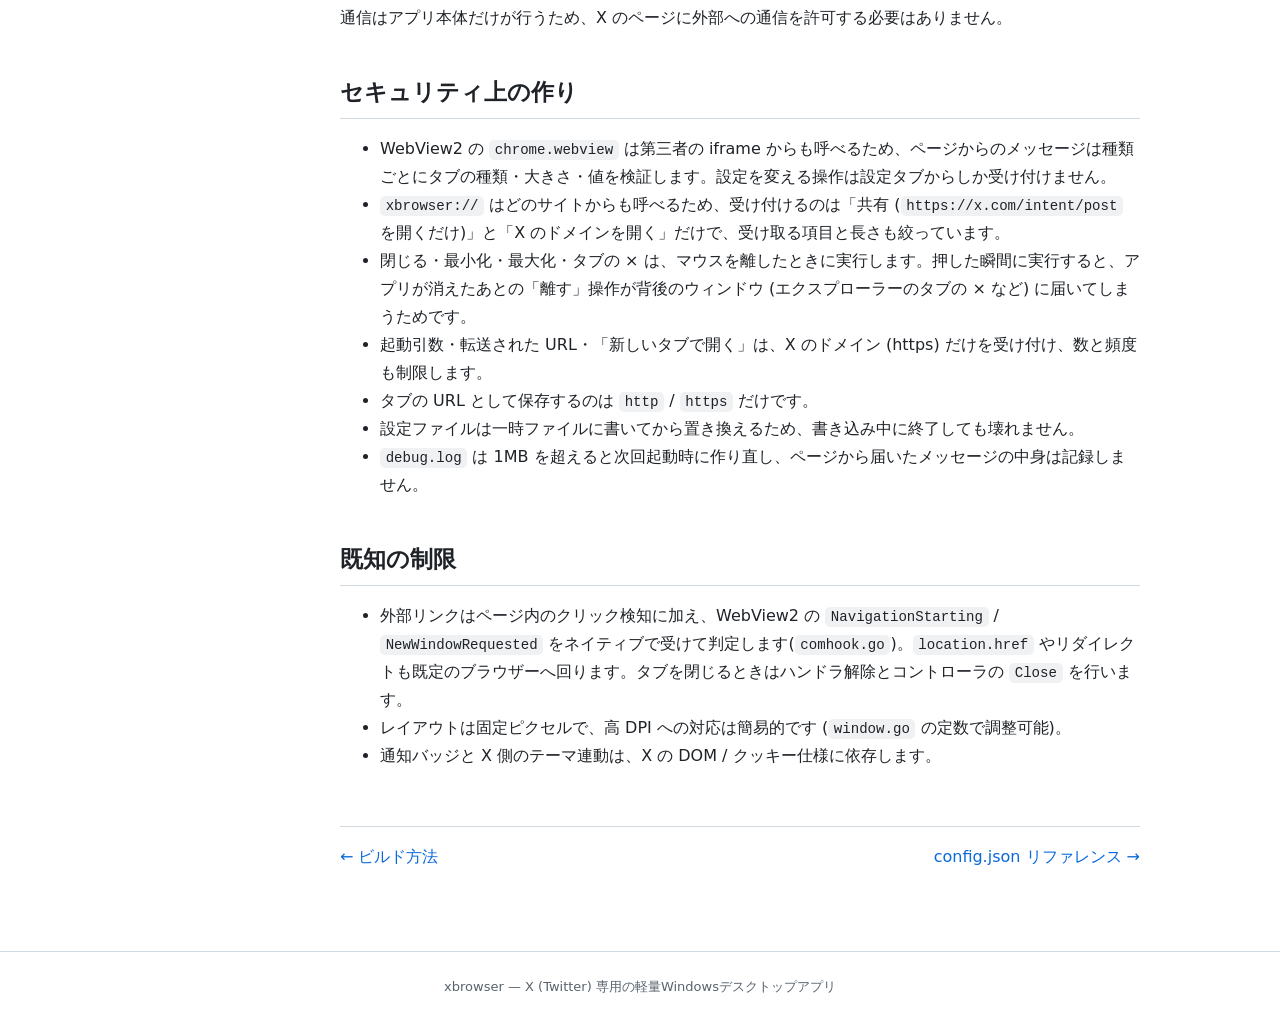
==== commit 1abe04bc: "Wiki側更新" ====
--- a/docs/architecture.html
+++ b/docs/architecture.html
@@ -86,7 +86,7 @@
 </ul>
 <h2>既知の制限</h2>
 <ul>
-<li>外部リンクの判定はクリックと <code>window.open</code> ベースです。<code>location.href</code> によるスクリプト遷移やサーバーリダイレクトは検知できない場合があります。</li>
+<li>外部リンクはページ内のクリック検知に加え、WebView2 の <code>NavigationStarting</code> / <code>NewWindowRequested</code> をネイティブで受けて判定します(<code>comhook.go</code>)。<code>location.href</code> やリダイレクトも既定のブラウザーへ回ります。タブを閉じるときはハンドラ解除とコントローラの <code>Close</code> を行います。</li>
 <li>レイアウトは固定ピクセルで、高 DPI への対応は簡易的です (<code>window.go</code> の定数で調整可能)。</li>
 <li>通知バッジと X 側のテーマ連動は、X の DOM / クッキー仕様に依存します。</li>
 </ul>
